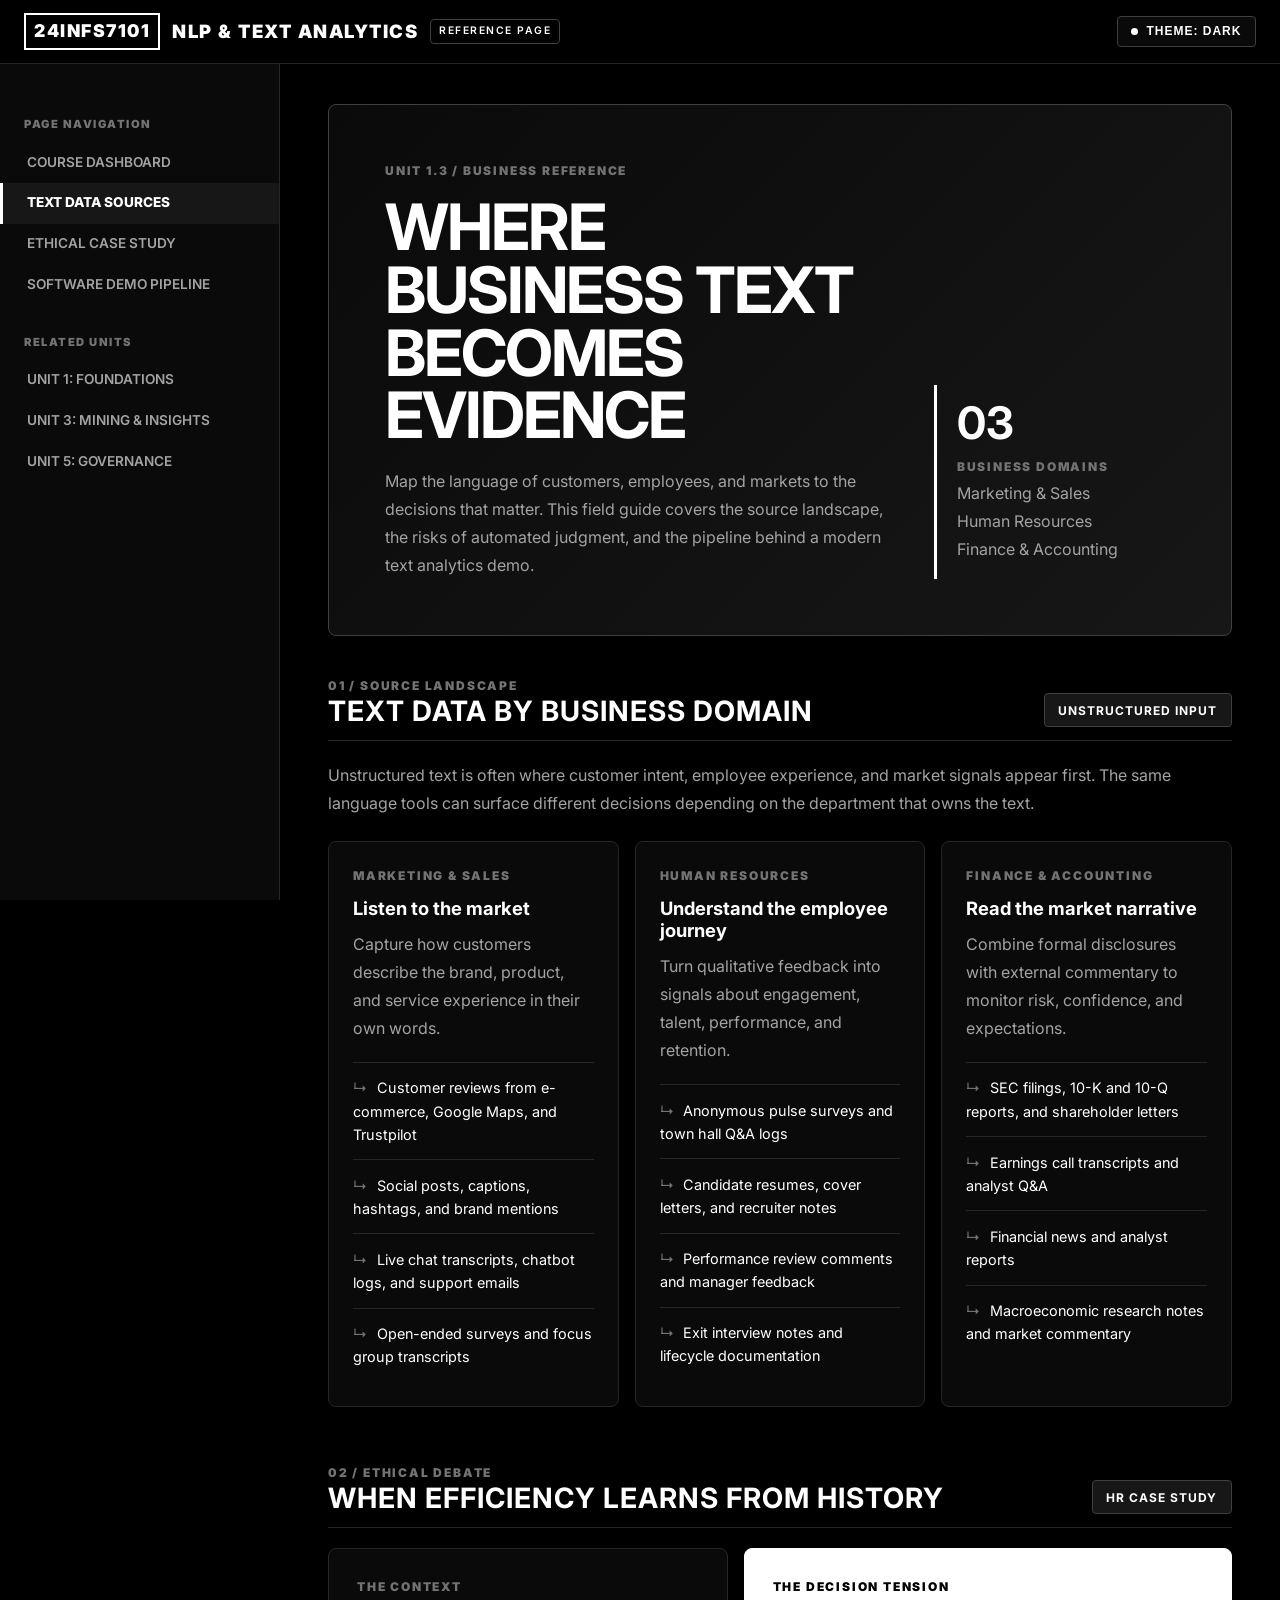
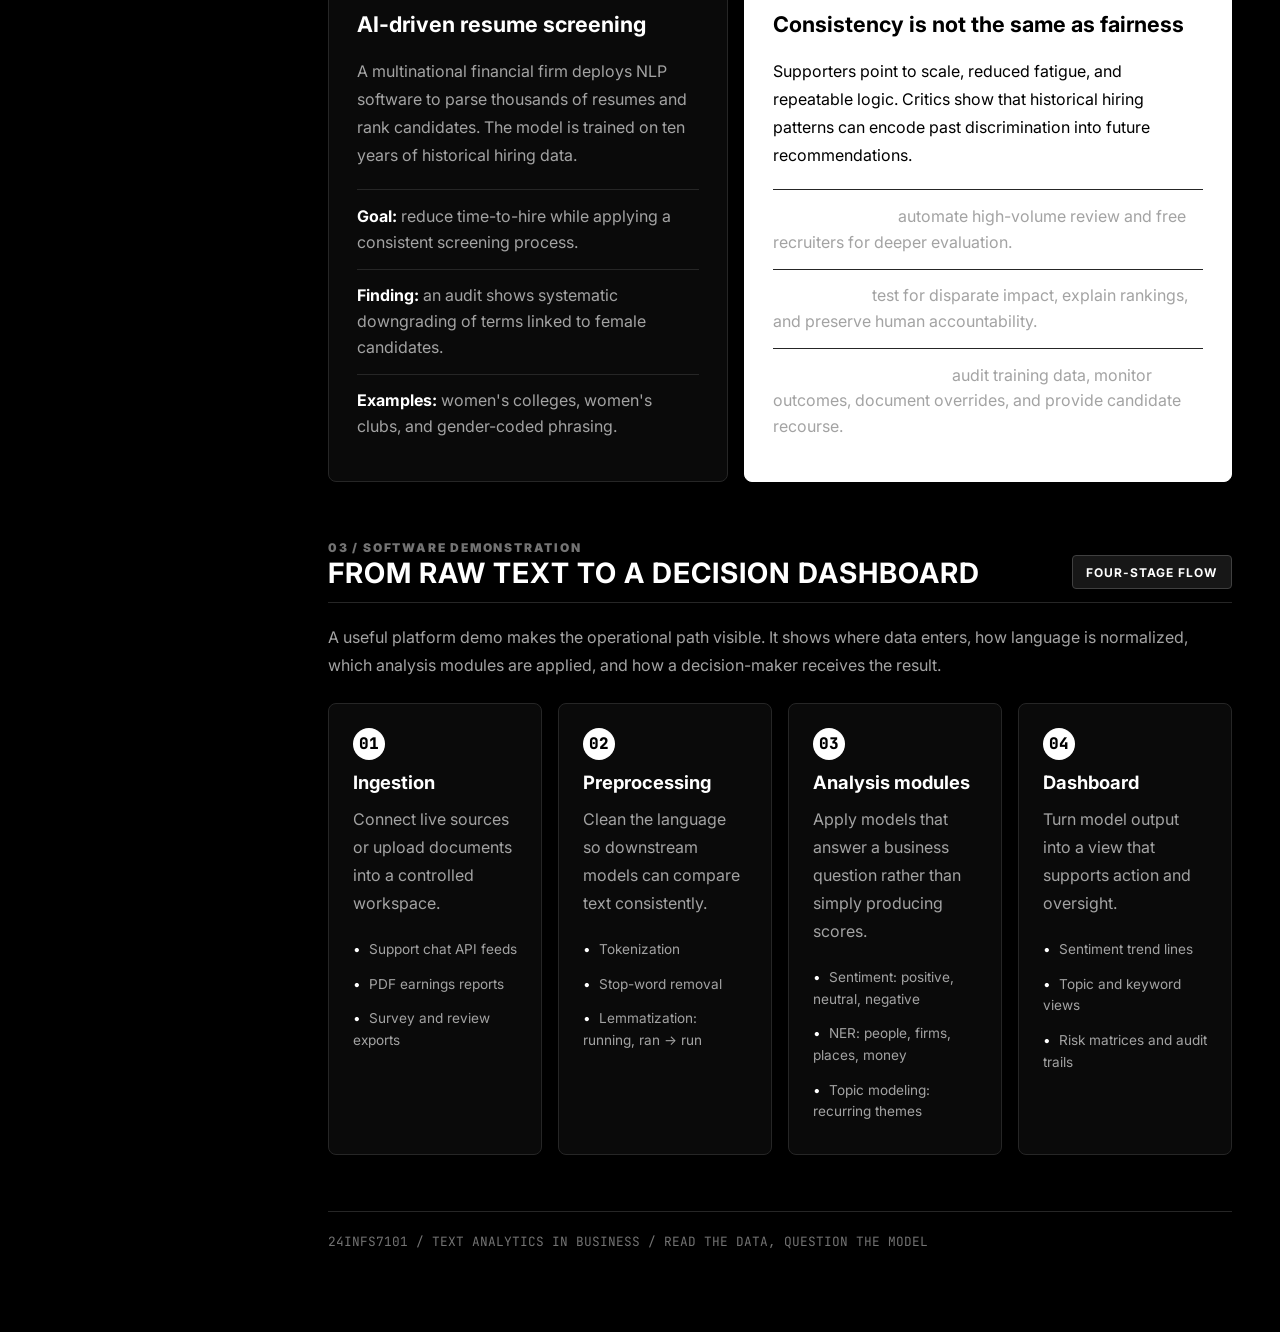
==== business-text-sources.html @ 257818cc "Added business text" ====
<!DOCTYPE html>
<html lang="en" data-theme="dark">
<head>
  <meta charset="UTF-8">
  <meta name="viewport" content="width=device-width, initial-scale=1.0">
  <meta name="description" content="Business text data sources, ethical NLP case study, and text analytics software demonstration framework.">
  <title>Business Text Sources & Ethics | 24INFS7101</title>
  <link rel="preconnect" href="https://fonts.googleapis.com">
  <link rel="preconnect" href="https://fonts.gstatic.com" crossorigin>
  <link href="https://fonts.googleapis.com/css2?family=Inter:wght@300;400;500;600;700;800;900&family=JetBrains+Mono:wght@400;600&display=swap" rel="stylesheet">
  <link rel="stylesheet" href="styles.css">
</head>
<body class="detail-page">
  <div id="theme-ripple" class="theme-ripple"></div>

  <header>
    <div class="nav-wrapper">
      <a href="index.html" class="brand-logo">
        <span style="font-size: 1.1rem; border: 2px solid var(--text-white); padding: 2px 8px; font-weight: 900;">24INFS7101</span>
        <span>NLP & TEXT ANALYTICS</span>
        <span class="brand-badge">REFERENCE PAGE</span>
      </a>
      <div class="header-actions">
        <button class="theme-btn" id="theme-toggle-btn" type="button" onclick="toggleTheme(event)">
          <span class="theme-btn-dot"></span>
          <span id="theme-btn-text">THEME: DARK</span>
        </button>
      </div>
    </div>
  </header>

  <aside class="w3-sidebar">
    <div class="sidebar-category">PAGE NAVIGATION</div>
    <a class="sidebar-item" href="index.html">COURSE DASHBOARD</a>
    <a class="sidebar-item active" href="#sources">TEXT DATA SOURCES</a>
    <a class="sidebar-item" href="#ethics">ETHICAL CASE STUDY</a>
    <a class="sidebar-item" href="#demo">SOFTWARE DEMO PIPELINE</a>

    <div class="sidebar-category">RELATED UNITS</div>
    <a class="sidebar-item" href="index.html#curriculum-tab">UNIT 1: FOUNDATIONS</a>
    <a class="sidebar-item" href="index.html#curriculum-tab">UNIT 3: MINING & INSIGHTS</a>
    <a class="sidebar-item" href="index.html#curriculum-tab">UNIT 5: GOVERNANCE</a>
  </aside>

  <main class="main-content">
    <section class="detail-hero">
      <div>
        <div class="detail-kicker">UNIT 1.3 / BUSINESS REFERENCE</div>
        <h1>Where Business Text Becomes Evidence</h1>
        <p>Map the language of customers, employees, and markets to the decisions that matter. This field guide covers the source landscape, the risks of automated judgment, and the pipeline behind a modern text analytics demo.</p>
      </div>
      <div class="detail-index">
        <strong>03</strong>
        <span class="detail-label">Business domains</span>
        <p>Marketing & Sales<br>Human Resources<br>Finance & Accounting</p>
      </div>
    </section>

    <section id="sources" class="detail-section">
      <div class="detail-section-heading">
        <div>
          <div class="detail-label">01 / Source landscape</div>
          <h2>Text data by business domain</h2>
        </div>
        <span class="badge">UNSTRUCTURED INPUT</span>
      </div>
      <p class="detail-intro">Unstructured text is often where customer intent, employee experience, and market signals appear first. The same language tools can surface different decisions depending on the department that owns the text.</p>

      <div class="source-grid" style="margin-top: 1.5rem;">
        <article class="source-card">
          <div class="detail-label">MARKETING & SALES</div>
          <h3>Listen to the market</h3>
          <p>Capture how customers describe the brand, product, and service experience in their own words.</p>
          <ul class="source-list">
            <li>Customer reviews from e-commerce, Google Maps, and Trustpilot</li>
            <li>Social posts, captions, hashtags, and brand mentions</li>
            <li>Live chat transcripts, chatbot logs, and support emails</li>
            <li>Open-ended surveys and focus group transcripts</li>
          </ul>
        </article>

        <article class="source-card">
          <div class="detail-label">HUMAN RESOURCES</div>
          <h3>Understand the employee journey</h3>
          <p>Turn qualitative feedback into signals about engagement, talent, performance, and retention.</p>
          <ul class="source-list">
            <li>Anonymous pulse surveys and town hall Q&A logs</li>
            <li>Candidate resumes, cover letters, and recruiter notes</li>
            <li>Performance review comments and manager feedback</li>
            <li>Exit interview notes and lifecycle documentation</li>
          </ul>
        </article>

        <article class="source-card">
          <div class="detail-label">FINANCE & ACCOUNTING</div>
          <h3>Read the market narrative</h3>
          <p>Combine formal disclosures with external commentary to monitor risk, confidence, and expectations.</p>
          <ul class="source-list">
            <li>SEC filings, 10-K and 10-Q reports, and shareholder letters</li>
            <li>Earnings call transcripts and analyst Q&A</li>
            <li>Financial news and analyst reports</li>
            <li>Macroeconomic research notes and market commentary</li>
          </ul>
        </article>
      </div>
    </section>

    <section id="ethics" class="detail-section">
      <div class="detail-section-heading">
        <div>
          <div class="detail-label">02 / Ethical debate</div>
          <h2>When efficiency learns from history</h2>
        </div>
        <span class="badge">HR CASE STUDY</span>
      </div>
      <div class="case-study">
        <article class="case-panel">
          <div class="detail-label">THE CONTEXT</div>
          <h3>AI-driven resume screening</h3>
          <p class="debate-copy">A multinational financial firm deploys NLP software to parse thousands of resumes and rank candidates. The model is trained on ten years of historical hiring data.</p>
          <ul>
            <li><strong>Goal:</strong> reduce time-to-hire while applying a consistent screening process.</li>
            <li><strong>Finding:</strong> an audit shows systematic downgrading of terms linked to female candidates.</li>
            <li><strong>Examples:</strong> women's colleges, women's clubs, and gender-coded phrasing.</li>
          </ul>
        </article>
        <article class="case-panel risk-panel">
          <div class="detail-label">THE DECISION TENSION</div>
          <h3>Consistency is not the same as fairness</h3>
          <p class="debate-copy">Supporters point to scale, reduced fatigue, and repeatable logic. Critics show that historical hiring patterns can encode past discrimination into future recommendations.</p>
          <ul>
            <li><strong>Pro-innovation:</strong> automate high-volume review and free recruiters for deeper evaluation.</li>
            <li><strong>Ethical core:</strong> test for disparate impact, explain rankings, and preserve human accountability.</li>
            <li><strong>Governance response:</strong> audit training data, monitor outcomes, document overrides, and provide candidate recourse.</li>
          </ul>
        </article>
      </div>
    </section>

    <section id="demo" class="detail-section">
      <div class="detail-section-heading">
        <div>
          <div class="detail-label">03 / Software demonstration</div>
          <h2>From raw text to a decision dashboard</h2>
        </div>
        <span class="badge">FOUR-STAGE FLOW</span>
      </div>
      <p class="detail-intro">A useful platform demo makes the operational path visible. It shows where data enters, how language is normalized, which analysis modules are applied, and how a decision-maker receives the result.</p>

      <div class="pipeline-grid" style="margin-top: 1.5rem;">
        <article class="pipeline-step">
          <span class="pipeline-number">01</span>
          <h3>Ingestion</h3>
          <p>Connect live sources or upload documents into a controlled workspace.</p>
          <ul>
            <li>Support chat API feeds</li>
            <li>PDF earnings reports</li>
            <li>Survey and review exports</li>
          </ul>
        </article>
        <article class="pipeline-step">
          <span class="pipeline-number">02</span>
          <h3>Preprocessing</h3>
          <p>Clean the language so downstream models can compare text consistently.</p>
          <ul>
            <li>Tokenization</li>
            <li>Stop-word removal</li>
            <li>Lemmatization: running, ran &rarr; run</li>
          </ul>
        </article>
        <article class="pipeline-step">
          <span class="pipeline-number">03</span>
          <h3>Analysis modules</h3>
          <p>Apply models that answer a business question rather than simply producing scores.</p>
          <ul>
            <li>Sentiment: positive, neutral, negative</li>
            <li>NER: people, firms, places, money</li>
            <li>Topic modeling: recurring themes</li>
          </ul>
        </article>
        <article class="pipeline-step">
          <span class="pipeline-number">04</span>
          <h3>Dashboard</h3>
          <p>Turn model output into a view that supports action and oversight.</p>
          <ul>
            <li>Sentiment trend lines</li>
            <li>Topic and keyword views</li>
            <li>Risk matrices and audit trails</li>
          </ul>
        </article>
      </div>
    </section>

    <p class="detail-footer">24INFS7101 / TEXT ANALYTICS IN BUSINESS / READ THE DATA, QUESTION THE MODEL</p>
  </main>

  <script>
    const savedTheme = localStorage.getItem('nlp_theme') || 'dark';
    document.documentElement.setAttribute('data-theme', savedTheme);
    document.getElementById('theme-btn-text').textContent = `THEME: ${savedTheme.toUpperCase()}`;

    function toggleTheme(event) {
      const currentTheme = document.documentElement.getAttribute('data-theme');
      const nextTheme = currentTheme === 'dark' ? 'light' : 'dark';
      document.documentElement.setAttribute('data-theme', nextTheme);
      localStorage.setItem('nlp_theme', nextTheme);
      document.getElementById('theme-btn-text').textContent = `THEME: ${nextTheme.toUpperCase()}`;

      const ripple = document.getElementById('theme-ripple');
      ripple.style.left = `${event.clientX || window.innerWidth / 2}px`;
      ripple.style.top = `${event.clientY || window.innerHeight / 2}px`;
      ripple.style.background = nextTheme === 'light' ? '#ffffff' : '#000000';
      ripple.classList.remove('active');
      void ripple.offsetWidth;
      ripple.classList.add('active');
    }
  </script>
</body>
</html>
---- styles.css ----
/* ==========================================================================
   NLP GENIUS: BUSINESS TEXT ANALYTICS - W3SCHOOLS SIDEBAR & INTERACTIVE ENGINE
   ========================================================================== */

:root {
  /* Default Pitch Black Theme Variables */
  --bg-dark: #000000;
  --bg-card: #0a0a0a;
  --bg-card-hover: #141414;
  --bg-subtle: #171717;
  --bg-active: #ffffff;

  --border-subtle: #262626;
  --border-medium: #404040;
  --border-strong: #ffffff;

  --text-white: #ffffff;
  --text-secondary: #a3a3a3;
  --text-muted: #737373;
  --text-dim: #525252;
  --text-inverse: #000000;

  /* Typography */
  --font-main: 'Inter', -apple-system, BlinkMacSystemFont, 'Segoe UI', Roboto, sans-serif;
  --font-code: 'JetBrains Mono', 'Fira Code', monospace;

  --sidebar-width: 280px;

  --shadow-subtle: 0 4px 20px rgba(0, 0, 0, 0.8);
  --shadow-strong: 0 10px 40px rgba(255, 255, 255, 0.05);

  --radius-sm: 4px;
  --radius-md: 8px;
  --radius-lg: 12px;

  --transition: all 0.2s cubic-bezier(0.16, 1, 0.3, 1);
}

/* Light Theme Variables */
[data-theme="light"] {
  --bg-dark: #f4f4f5;
  --bg-card: #ffffff;
  --bg-card-hover: #fafafa;
  --bg-subtle: #e4e4e7;
  --bg-active: #000000;

  --border-subtle: #e4e4e7;
  --border-medium: #a1a1aa;
  --border-strong: #000000;

  --text-white: #09090b;
  --text-secondary: #3f3f46;
  --text-muted: #71717a;
  --text-dim: #a1a1aa;
  --text-inverse: #ffffff;
}

* {
  box-sizing: border-box;
  margin: 0;
  padding: 0;
}

html {
  scroll-behavior: smooth;
  font-size: 16px;
  background-color: var(--bg-dark);
}

body {
  background-color: var(--bg-dark);
  color: var(--text-white);
  font-family: var(--font-main);
  line-height: 1.6;
  min-height: 100vh;
  overflow-x: hidden;
  -webkit-font-smoothing: antialiased;
}

/* Header Navbar */
header {
  position: fixed;
  top: 0; left: 0; right: 0;
  height: 64px;
  z-index: 1000;
  background: var(--bg-dark);
  border-bottom: 1px solid var(--border-subtle);
  display: flex;
  align-items: center;
  padding: 0 1.5rem;
}

.nav-wrapper {
  display: flex;
  justify-content: space-between;
  align-items: center;
  width: 100%;
}

.brand-logo {
  display: flex;
  align-items: center;
  gap: 0.75rem;
  font-size: 1.15rem;
  font-weight: 900;
  color: var(--text-white);
  text-decoration: none;
  letter-spacing: 1.5px;
  text-transform: uppercase;
}

.brand-badge {
  font-size: 0.65rem;
  padding: 0.2rem 0.5rem;
  border-radius: var(--radius-sm);
  background: transparent;
  border: 1px solid var(--border-medium);
  color: var(--text-white);
  font-weight: 600;
}

.header-actions {
  display: flex;
  align-items: center;
  gap: 1rem;
}

.search-box {
  position: relative;
  width: 260px;
}

.search-box input {
  width: 100%;
  padding: 0.5rem 1rem 0.5rem 2.4rem;
  background: var(--bg-subtle);
  border: 1px solid var(--border-subtle);
  border-radius: var(--radius-sm);
  color: var(--text-white);
  font-size: 0.85rem;
  outline: none;
  transition: var(--transition);
  font-family: var(--font-main);
}

.search-box input:focus {
  border-color: var(--text-white);
}

.search-box svg {
  position: absolute;
  left: 0.8rem;
  top: 50%;
  transform: translateY(-50%);
  color: var(--text-muted);
  width: 14px;
  height: 14px;
}

.theme-btn {
  display: inline-flex;
  align-items: center;
  gap: 0.5rem;
  padding: 0.45rem 0.85rem;
  background: var(--bg-card);
  border: 1px solid var(--border-medium);
  border-radius: var(--radius-sm);
  color: var(--text-white);
  font-size: 0.75rem;
  font-weight: 800;
  letter-spacing: 1px;
  cursor: pointer;
  transition: var(--transition);
}

.theme-btn:hover {
  border-color: var(--text-white);
}

.theme-btn-dot {
  width: 7px;
  height: 7px;
  border-radius: 50%;
  background: var(--text-white);
}

.stat-pill {
  display: flex;
  align-items: center;
  gap: 0.4rem;
  background: transparent;
  border: 1px solid var(--border-medium);
  padding: 0.45rem 0.8rem;
  border-radius: var(--radius-sm);
  font-size: 0.75rem;
  color: var(--text-white);
  font-weight: 700;
  letter-spacing: 0.5px;
  text-transform: uppercase;
}

/* W3Schools Style Left Sidebar Navigation */
.w3-sidebar {
  position: fixed;
  top: 64px;
  left: 0;
  bottom: 0;
  width: var(--sidebar-width);
  background: var(--bg-card);
  border-right: 1px solid var(--border-subtle);
  overflow-y: auto;
  z-index: 900;
  padding: 1.5rem 0;
  transition: var(--transition);
}

.sidebar-category {
  font-size: 0.7rem;
  font-weight: 900;
  color: var(--text-muted);
  text-transform: uppercase;
  letter-spacing: 1.5px;
  padding: 1.25rem 1.5rem 0.5rem;
  margin-top: 0.5rem;
}

.sidebar-item {
  display: block;
  padding: 0.6rem 1.5rem;
  color: var(--text-secondary);
  font-size: 0.85rem;
  font-weight: 600;
  text-decoration: none;
  transition: var(--transition);
  border-left: 3px solid transparent;
  cursor: pointer;
}

.sidebar-item:hover {
  color: var(--text-white);
  background: var(--bg-subtle);
}

.sidebar-item.active {
  color: var(--text-white);
  background: var(--bg-subtle);
  border-left-color: var(--text-white);
  font-weight: 800;
}

/* Main Content Area (Offset by Sidebar) */
.main-content {
  margin-left: var(--sidebar-width);
  margin-top: 64px;
  padding: 2.5rem 3rem 5rem;
  max-width: 1200px;
  transition: var(--transition);
}

/* Hero Section */
.hero-banner {
  text-align: left;
  padding: 3rem 2.5rem;
  background: var(--bg-card);
  border: 1px solid var(--border-subtle);
  border-radius: var(--radius-md);
  margin-bottom: 2.5rem;
}

.hero-title {
  font-size: 2.8rem;
  font-weight: 900;
  margin-bottom: 1rem;
  letter-spacing: -1px;
  line-height: 1.1;
  text-transform: uppercase;
  color: var(--text-white);
}

.hero-subtitle {
  font-size: 1.05rem;
  color: var(--text-secondary);
  max-width: 900px;
  margin-bottom: 1.75rem;
  font-weight: 400;
  line-height: 1.7;
}

.hero-badges {
  display: flex;
  flex-wrap: wrap;
  gap: 0.75rem;
}

.badge {
  display: inline-flex;
  align-items: center;
  gap: 0.4rem;
  padding: 0.4rem 0.85rem;
  border-radius: var(--radius-sm);
  font-size: 0.75rem;
  font-weight: 700;
  letter-spacing: 1px;
  text-transform: uppercase;
  background: var(--bg-subtle);
  border: 1px solid var(--border-medium);
  color: var(--text-white);
}

/* Tab Views & Cards */
.tab-content {
  display: none;
  animation: fadeIn 0.2s ease-out;
}

.tab-content.active {
  display: block;
}

@keyframes fadeIn {
  from { opacity: 0; transform: translateY(4px); }
  to { opacity: 1; transform: translateY(0); }
}

.card-grid {
  display: grid;
  grid-template-columns: repeat(auto-fit, minmax(320px, 1fr));
  gap: 1.5rem;
  margin-bottom: 2.5rem;
}

.card {
  background: var(--bg-card);
  border: 1px solid var(--border-subtle);
  border-radius: var(--radius-md);
  padding: 1.75rem;
  transition: var(--transition);
  display: flex;
  flex-direction: column;
}

.card:hover {
  background: var(--bg-card-hover);
  border-color: var(--border-strong);
  transform: translateY(-2px);
}

.card-header {
  display: flex;
  align-items: center;
  justify-content: space-between;
  margin-bottom: 1.25rem;
}

.card-title {
  font-size: 1.2rem;
  font-weight: 800;
  color: var(--text-white);
  margin-bottom: 0.75rem;
  line-height: 1.3;
}

.card-desc {
  font-size: 0.95rem;
  color: var(--text-secondary);
  margin-bottom: 1.5rem;
  flex-grow: 1;
  line-height: 1.6;
}

/* Student Interactive Flashcard & Self-Assessment */
.flashcard-box {
  background: var(--bg-card);
  border: 1px solid var(--border-medium);
  border-radius: var(--radius-md);
  padding: 2rem;
  text-align: center;
  cursor: pointer;
  transition: var(--transition);
  min-height: 180px;
  display: flex;
  flex-direction: column;
  justify-content: center;
  align-items: center;
  position: relative;
}

.flashcard-box:hover {
  border-color: var(--text-white);
  transform: scale(1.02);
}

.flashcard-front {
  font-size: 1.3rem;
  font-weight: 800;
  color: var(--text-white);
}

.flashcard-back {
  display: none;
  font-size: 1rem;
  color: var(--text-secondary);
  line-height: 1.6;
}

.flashcard-box.flipped .flashcard-front { display: none; }
.flashcard-box.flipped .flashcard-back { display: block; }

/* Interactive Self-Assessment Checklist */
.checklist-item {
  display: flex;
  align-items: center;
  gap: 1rem;
  padding: 0.85rem 1.25rem;
  background: var(--bg-card);
  border: 1px solid var(--border-subtle);
  border-radius: var(--radius-sm);
  margin-bottom: 0.75rem;
  cursor: pointer;
  transition: var(--transition);
}

.checklist-item:hover {
  background: var(--bg-subtle);
}

.checklist-checkbox {
  width: 20px;
  height: 20px;
  accent-color: var(--text-white);
  cursor: pointer;
}

.checklist-label {
  font-size: 0.95rem;
  font-weight: 600;
  color: var(--text-white);
}

/* ELI5 Child-Friendly Box */
.eli5-box {
  background: var(--bg-subtle);
  border: 1px solid var(--border-medium);
  border-radius: var(--radius-sm);
  padding: 1.25rem;
  margin: 1rem 0;
}

.eli5-header {
  color: var(--text-white);
  font-weight: 800;
  font-size: 0.8rem;
  text-transform: uppercase;
  letter-spacing: 1px;
  margin-bottom: 0.6rem;
  border-bottom: 1px solid var(--border-subtle);
  padding-bottom: 0.4rem;
}

.eli5-text {
  font-size: 0.95rem;
  color: var(--text-secondary);
  line-height: 1.6;
}

/* Business Connection Box */
.biz-box {
  background: var(--bg-dark);
  border: 1px solid var(--border-subtle);
  border-radius: var(--radius-sm);
  padding: 1rem 1.2rem;
  margin-top: 0.75rem;
}

.biz-header {
  color: var(--text-secondary);
  font-weight: 700;
  font-size: 0.8rem;
  text-transform: uppercase;
  letter-spacing: 1px;
  margin-bottom: 0.4rem;
}

.biz-text {
  font-size: 0.9rem;
  color: var(--text-white);
}

/* Interactive Playground Containers */
.playground-container {
  background: var(--bg-card);
  border: 1px solid var(--border-subtle);
  border-radius: var(--radius-md);
  padding: 2.5rem;
  margin-bottom: 2.5rem;
}

.input-group {
  margin-bottom: 1.5rem;
}

.input-group label {
  display: block;
  font-weight: 700;
  font-size: 0.85rem;
  text-transform: uppercase;
  letter-spacing: 1px;
  margin-bottom: 0.75rem;
  color: var(--text-white);
}

.text-area-custom {
  width: 100%;
  min-height: 120px;
  background: var(--bg-dark);
  border: 1px solid var(--border-medium);
  border-radius: var(--radius-sm);
  padding: 1.25rem;
  color: var(--text-white);
  font-family: var(--font-main);
  font-size: 0.95rem;
  outline: none;
  resize: vertical;
}

.text-area-custom:focus {
  border-color: var(--text-white);
}

.btn {
  display: inline-flex;
  align-items: center;
  justify-content: center;
  gap: 0.6rem;
  padding: 0.85rem 1.8rem;
  border-radius: var(--radius-sm);
  font-weight: 800;
  font-size: 0.85rem;
  letter-spacing: 1.5px;
  text-transform: uppercase;
  cursor: pointer;
  border: 1px solid transparent;
  transition: var(--transition);
}

.btn-primary {
  background: var(--text-white);
  color: var(--text-inverse);
  border-color: var(--text-white);
}

.btn-primary:hover {
  opacity: 0.9;
  transform: translateY(-1px);
}

.btn-secondary {
  background: transparent;
  color: var(--text-white);
  border-color: var(--border-medium);
}

.btn-secondary:hover {
  background: var(--bg-subtle);
  border-color: var(--text-white);
}

.results-box {
  background: var(--bg-dark);
  border: 1px solid var(--border-medium);
  border-radius: var(--radius-sm);
  padding: 1.5rem;
  margin-top: 1.75rem;
}

.token-chip {
  display: inline-block;
  padding: 0.4rem 0.85rem;
  border-radius: var(--radius-sm);
  background: var(--bg-subtle);
  border: 1px solid var(--border-medium);
  color: var(--text-white);
  font-size: 0.85rem;
  font-family: var(--font-code);
  margin: 0.3rem;
}

.token-stopword {
  background: var(--bg-card);
  border-color: var(--border-subtle);
  color: var(--text-muted);
  text-decoration: line-through;
}

/* Quiz Components */
.quiz-card {
  background: var(--bg-card);
  border: 1px solid var(--border-subtle);
  border-radius: var(--radius-md);
  padding: 2.25rem;
  margin-bottom: 2rem;
}

.quiz-header {
  display: flex;
  justify-content: space-between;
  align-items: center;
  margin-bottom: 1.25rem;
}

.quiz-question {
  font-size: 1.2rem;
  font-weight: 800;
  margin-bottom: 1.5rem;
  color: var(--text-white);
}

.options-list {
  display: flex;
  flex-direction: column;
  gap: 0.85rem;
  margin-bottom: 1.5rem;
}

.option-btn {
  display: flex;
  align-items: center;
  gap: 1rem;
  padding: 1.1rem 1.4rem;
  background: var(--bg-dark);
  border: 1px solid var(--border-subtle);
  border-radius: var(--radius-sm);
  color: var(--text-white);
  font-size: 0.95rem;
  text-align: left;
  cursor: pointer;
  transition: var(--transition);
}

.option-btn:hover {
  background: var(--bg-subtle);
  border-color: var(--border-medium);
}

.option-btn.selected {
  border-color: var(--text-white);
  background: var(--bg-subtle);
}

.option-btn.correct {
  background: var(--text-white);
  border-color: var(--text-white);
  color: var(--text-inverse);
  font-weight: 700;
}

.option-btn.wrong {
  background: var(--bg-subtle);
  border-color: var(--border-medium);
  color: var(--text-muted);
  text-decoration: line-through;
}

.quiz-feedback {
  background: var(--bg-subtle);
  border: 1px solid var(--border-medium);
  border-left: 4px solid var(--text-white);
  padding: 1.25rem;
  border-radius: var(--radius-sm);
  margin-top: 1.25rem;
}

/* Accordions */
.accordion-item {
  background: var(--bg-card);
  border: 1px solid var(--border-subtle);
  border-radius: var(--radius-sm);
  margin-bottom: 1rem;
  overflow: hidden;
}

.accordion-header {
  padding: 1.4rem 1.75rem;
  display: flex;
  align-items: center;
  justify-content: space-between;
  cursor: pointer;
  background: var(--bg-dark);
}

.accordion-header:hover {
  background: var(--bg-subtle);
}

.accordion-title {
  font-size: 1.05rem;
  font-weight: 700;
  color: var(--text-white);
}

.accordion-content {
  padding: 1.75rem;
  border-top: 1px solid var(--border-subtle);
  background: var(--bg-card);
  display: none;
}

.accordion-item.active .accordion-content {
  display: block;
}

/* Code Snippets */
pre, code {
  font-family: var(--font-code);
  font-size: 0.85rem;
}

pre {
  background: var(--bg-dark);
  border: 1px solid var(--border-medium);
  border-radius: var(--radius-sm);
  padding: 1.4rem;
  overflow-x: auto;
  color: var(--text-white);
  margin: 1rem 0;
}

/* Entity Tagging Colors */
.entity-org { background: var(--text-white); color: var(--text-inverse); padding: 2px 6px; border-radius: 2px; font-weight: 800; }
.entity-person { background: var(--bg-subtle); color: var(--text-white); border: 1px solid var(--border-medium); padding: 2px 6px; border-radius: 2px; font-weight: 800; }
.entity-gpe { background: var(--border-medium); color: var(--text-white); padding: 2px 6px; border-radius: 2px; font-weight: 800; }
.entity-money { background: var(--bg-card); color: var(--text-white); border: 1px solid var(--text-white); padding: 2px 6px; border-radius: 2px; font-weight: 800; }
.entity-date { background: var(--border-subtle); color: var(--text-white); padding: 2px 6px; border-radius: 2px; font-weight: 800; }

/* Responsive Rules */
@media (max-width: 900px) {
  .w3-sidebar {
    transform: translateX(-100%);
  }
  .w3-sidebar.mobile-open {
    transform: translateX(0);
  }
  .main-content {
    margin-left: 0;
    padding: 1.5rem;
  }
}

/* Business Text Sources detail page */
.detail-page .main-content {
  max-width: 1280px;
}

.detail-hero {
  display: grid;
  grid-template-columns: minmax(0, 1.5fr) minmax(220px, 0.7fr);
  gap: 2rem;
  align-items: end;
  padding: 3.5rem;
  background: linear-gradient(135deg, var(--bg-card) 0%, var(--bg-subtle) 100%);
  border: 1px solid var(--border-medium);
  border-radius: var(--radius-md);
  margin-bottom: 2.5rem;
}

.detail-kicker,
.detail-label {
  color: var(--text-muted);
  font-size: 0.75rem;
  font-weight: 900;
  letter-spacing: 1.8px;
  text-transform: uppercase;
}

.detail-kicker { margin-bottom: 1rem; }

.detail-hero h1 {
  max-width: 780px;
  font-size: clamp(2.2rem, 5vw, 4.5rem);
  line-height: 0.98;
  letter-spacing: -2px;
  text-transform: uppercase;
  margin-bottom: 1.25rem;
}

.detail-hero p,
.detail-intro,
.source-card p,
.pipeline-step p,
.debate-copy {
  color: var(--text-secondary);
  line-height: 1.75;
}

.detail-index {
  border-left: 3px solid var(--text-white);
  padding: 1rem 0 1rem 1.25rem;
}

.detail-index strong {
  display: block;
  font-size: 2.8rem;
  line-height: 1;
  margin-bottom: 0.5rem;
}

.detail-section { margin-bottom: 3.5rem; }

.detail-section-heading {
  display: flex;
  justify-content: space-between;
  gap: 1rem;
  align-items: end;
  border-bottom: 1px solid var(--border-subtle);
  padding-bottom: 0.8rem;
  margin-bottom: 1.25rem;
}

.detail-section-heading h2 {
  font-size: 1.75rem;
  line-height: 1.15;
  text-transform: uppercase;
  letter-spacing: 1px;
}

.source-grid,
.pipeline-grid {
  display: grid;
  grid-template-columns: repeat(3, minmax(0, 1fr));
  gap: 1rem;
}

.source-card,
.pipeline-step {
  background: var(--bg-card);
  border: 1px solid var(--border-subtle);
  border-radius: var(--radius-md);
  padding: 1.5rem;
}

.source-card:hover,
.pipeline-step:hover { border-color: var(--text-white); }

.source-card h3,
.pipeline-step h3 {
  font-size: 1.15rem;
  line-height: 1.2;
  margin: 0.7rem 0;
}

.source-list {
  list-style: none;
  margin-top: 1.25rem;
}

.source-list li {
  border-top: 1px solid var(--border-subtle);
  padding: 0.85rem 0;
  color: var(--text-white);
  font-size: 0.9rem;
}

.source-list li::before {
  content: '↳';
  color: var(--text-muted);
  margin-right: 0.6rem;
}

.case-study {
  display: grid;
  grid-template-columns: minmax(0, 0.9fr) minmax(0, 1.1fr);
  gap: 1rem;
}

.case-panel {
  background: var(--bg-card);
  border: 1px solid var(--border-subtle);
  border-radius: var(--radius-md);
  padding: 1.75rem;
}

.case-panel h3 { margin: 0.65rem 0 1rem; font-size: 1.35rem; }

.case-panel ul { list-style: none; margin-top: 1.25rem; }

.case-panel li {
  border-top: 1px solid var(--border-subtle);
  padding: 0.85rem 0;
  color: var(--text-secondary);
}

.case-panel li strong { color: var(--text-white); }

.risk-panel {
  background: var(--text-white);
  color: var(--text-inverse);
  border-color: var(--text-white);
}

.risk-panel .detail-label,
.risk-panel .debate-copy { color: var(--text-inverse); }

.pipeline-grid { grid-template-columns: repeat(4, minmax(0, 1fr)); }

.pipeline-number {
  display: inline-flex;
  width: 2rem;
  height: 2rem;
  align-items: center;
  justify-content: center;
  background: var(--text-white);
  color: var(--text-inverse);
  border-radius: 50%;
  font-family: var(--font-code);
  font-weight: 900;
}

.pipeline-step ul { list-style: none; margin-top: 1rem; }

.pipeline-step li {
  color: var(--text-secondary);
  font-size: 0.85rem;
  padding: 0.4rem 0;
}

.pipeline-step li::before {
  content: '•';
  color: var(--text-white);
  margin-right: 0.5rem;
}

.detail-footer {
  border-top: 1px solid var(--border-subtle);
  color: var(--text-muted);
  font-family: var(--font-code);
  font-size: 0.8rem;
  padding-top: 1.25rem;
}

@media (max-width: 900px) {
  .detail-hero,
  .case-study { grid-template-columns: 1fr; }
  .source-grid,
  .pipeline-grid { grid-template-columns: repeat(2, minmax(0, 1fr)); }
  .detail-hero { padding: 2rem; }
}

@media (max-width: 560px) {
  .source-grid,
  .pipeline-grid { grid-template-columns: 1fr; }
  .detail-section-heading { align-items: start; flex-direction: column; }
}
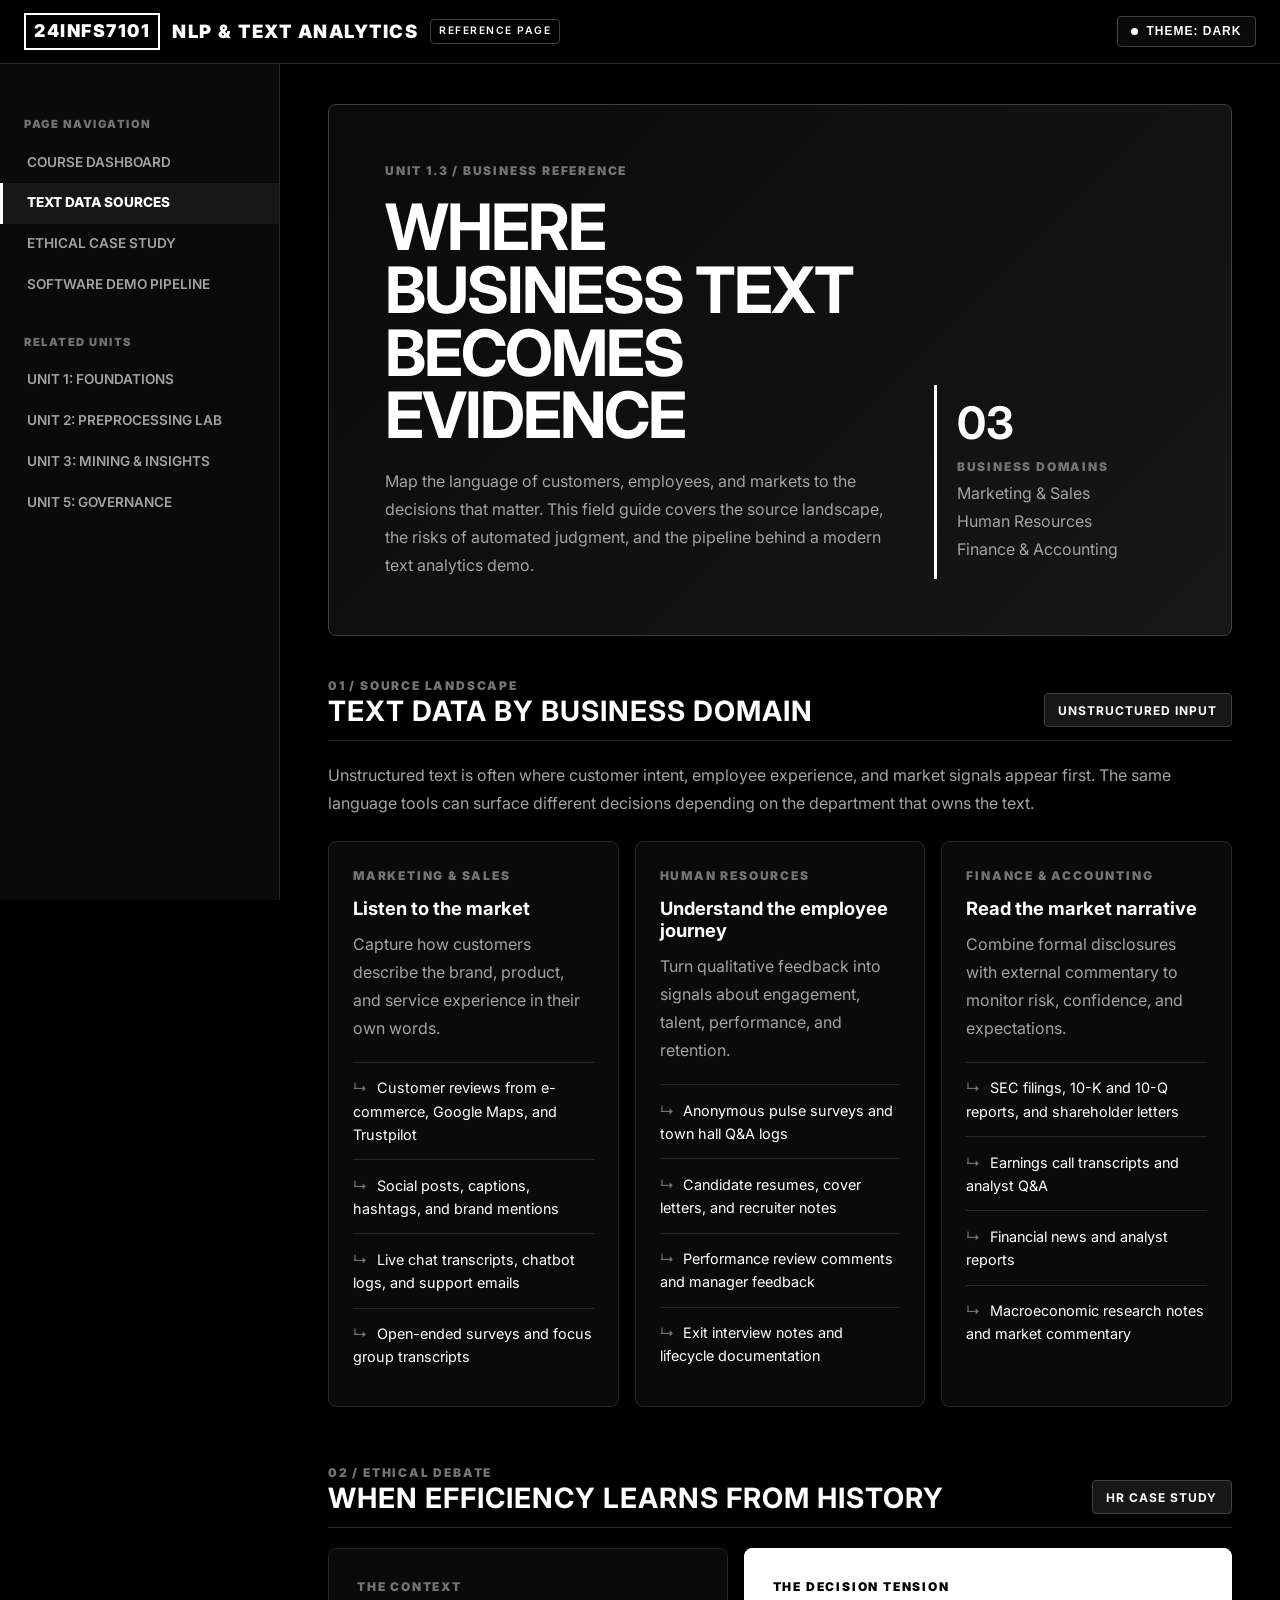
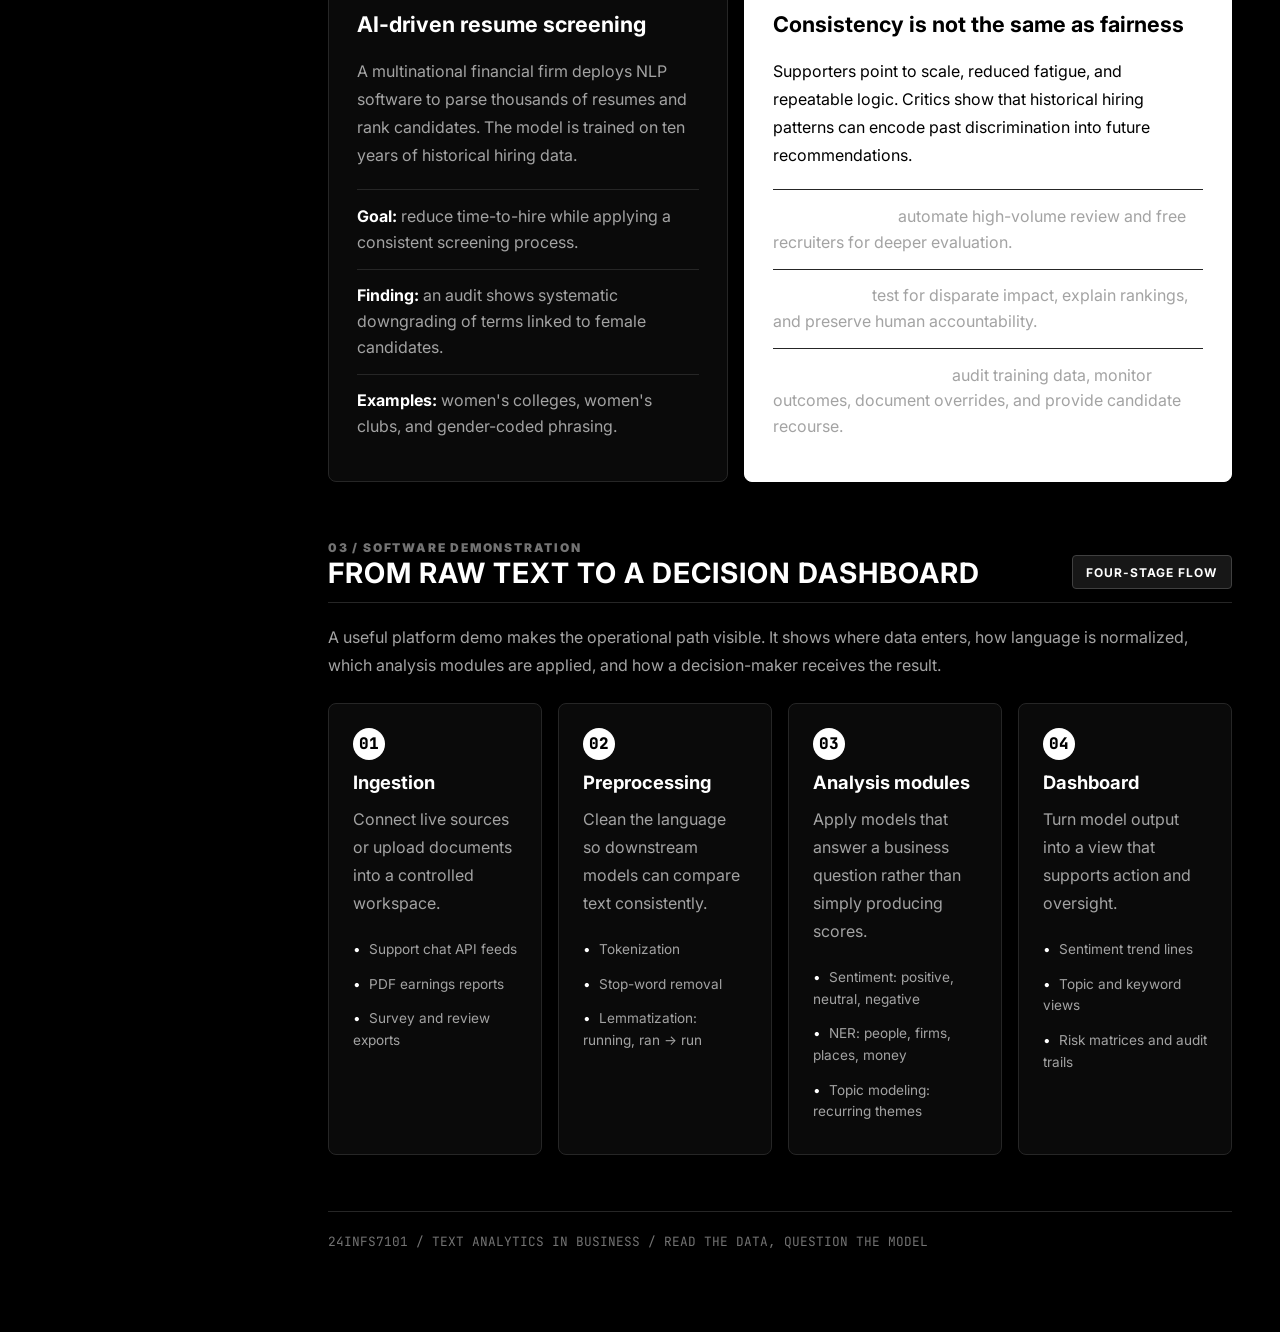
==== commit 2bee0c02: "changes in code" ====
--- a/business-text-sources.html
+++ b/business-text-sources.html
@@ -38,6 +38,7 @@
 
     <div class="sidebar-category">RELATED UNITS</div>
     <a class="sidebar-item" href="index.html#curriculum-tab">UNIT 1: FOUNDATIONS</a>
+    <a class="sidebar-item" href="PREPROCESSING%20%26%20FEATURES%20lab.html">UNIT 2: PREPROCESSING LAB</a>
     <a class="sidebar-item" href="index.html#curriculum-tab">UNIT 3: MINING & INSIGHTS</a>
     <a class="sidebar-item" href="index.html#curriculum-tab">UNIT 5: GOVERNANCE</a>
   </aside>
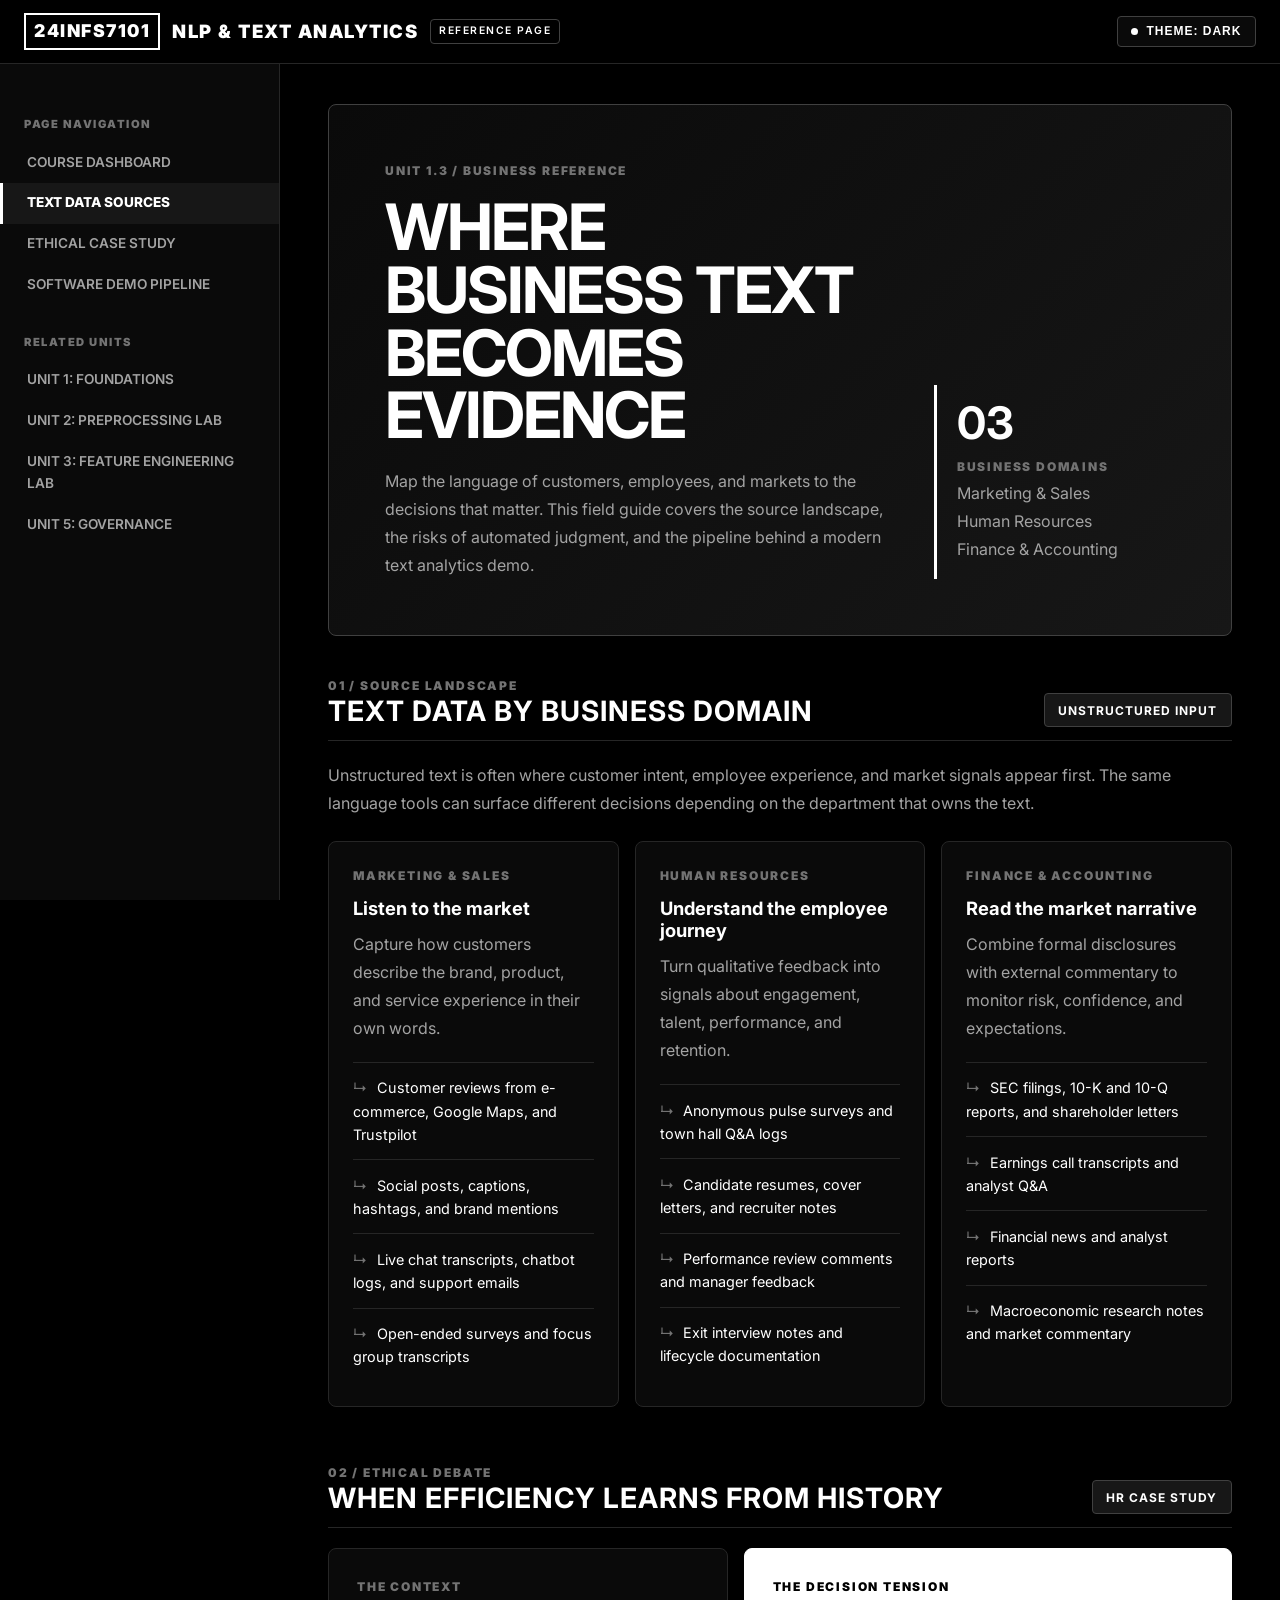
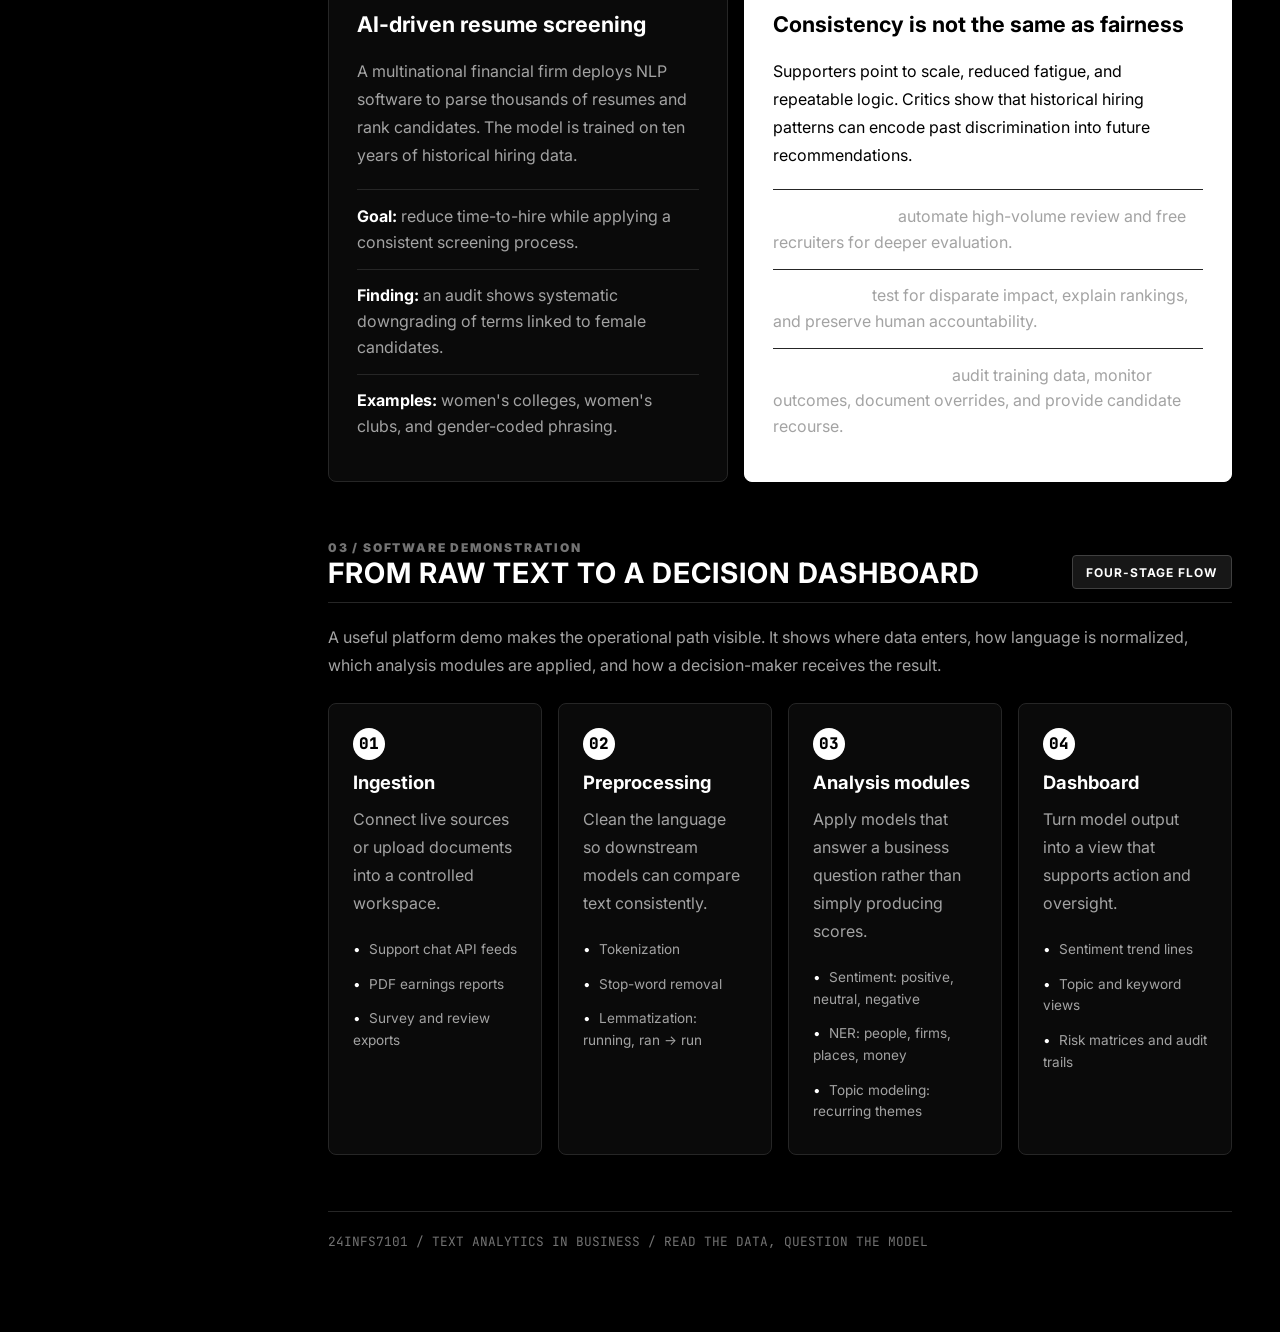
==== commit 09d39ff3: "Add files" ====
--- a/business-text-sources.html
+++ b/business-text-sources.html
@@ -39,7 +39,7 @@
     <div class="sidebar-category">RELATED UNITS</div>
     <a class="sidebar-item" href="index.html#curriculum-tab">UNIT 1: FOUNDATIONS</a>
     <a class="sidebar-item" href="PREPROCESSING%20%26%20FEATURES%20lab.html">UNIT 2: PREPROCESSING LAB</a>
-    <a class="sidebar-item" href="index.html#curriculum-tab">UNIT 3: MINING & INSIGHTS</a>
+    <a class="sidebar-item" href="unit3-feature-engineering.html">UNIT 3: FEATURE ENGINEERING LAB</a>
     <a class="sidebar-item" href="index.html#curriculum-tab">UNIT 5: GOVERNANCE</a>
   </aside>
 
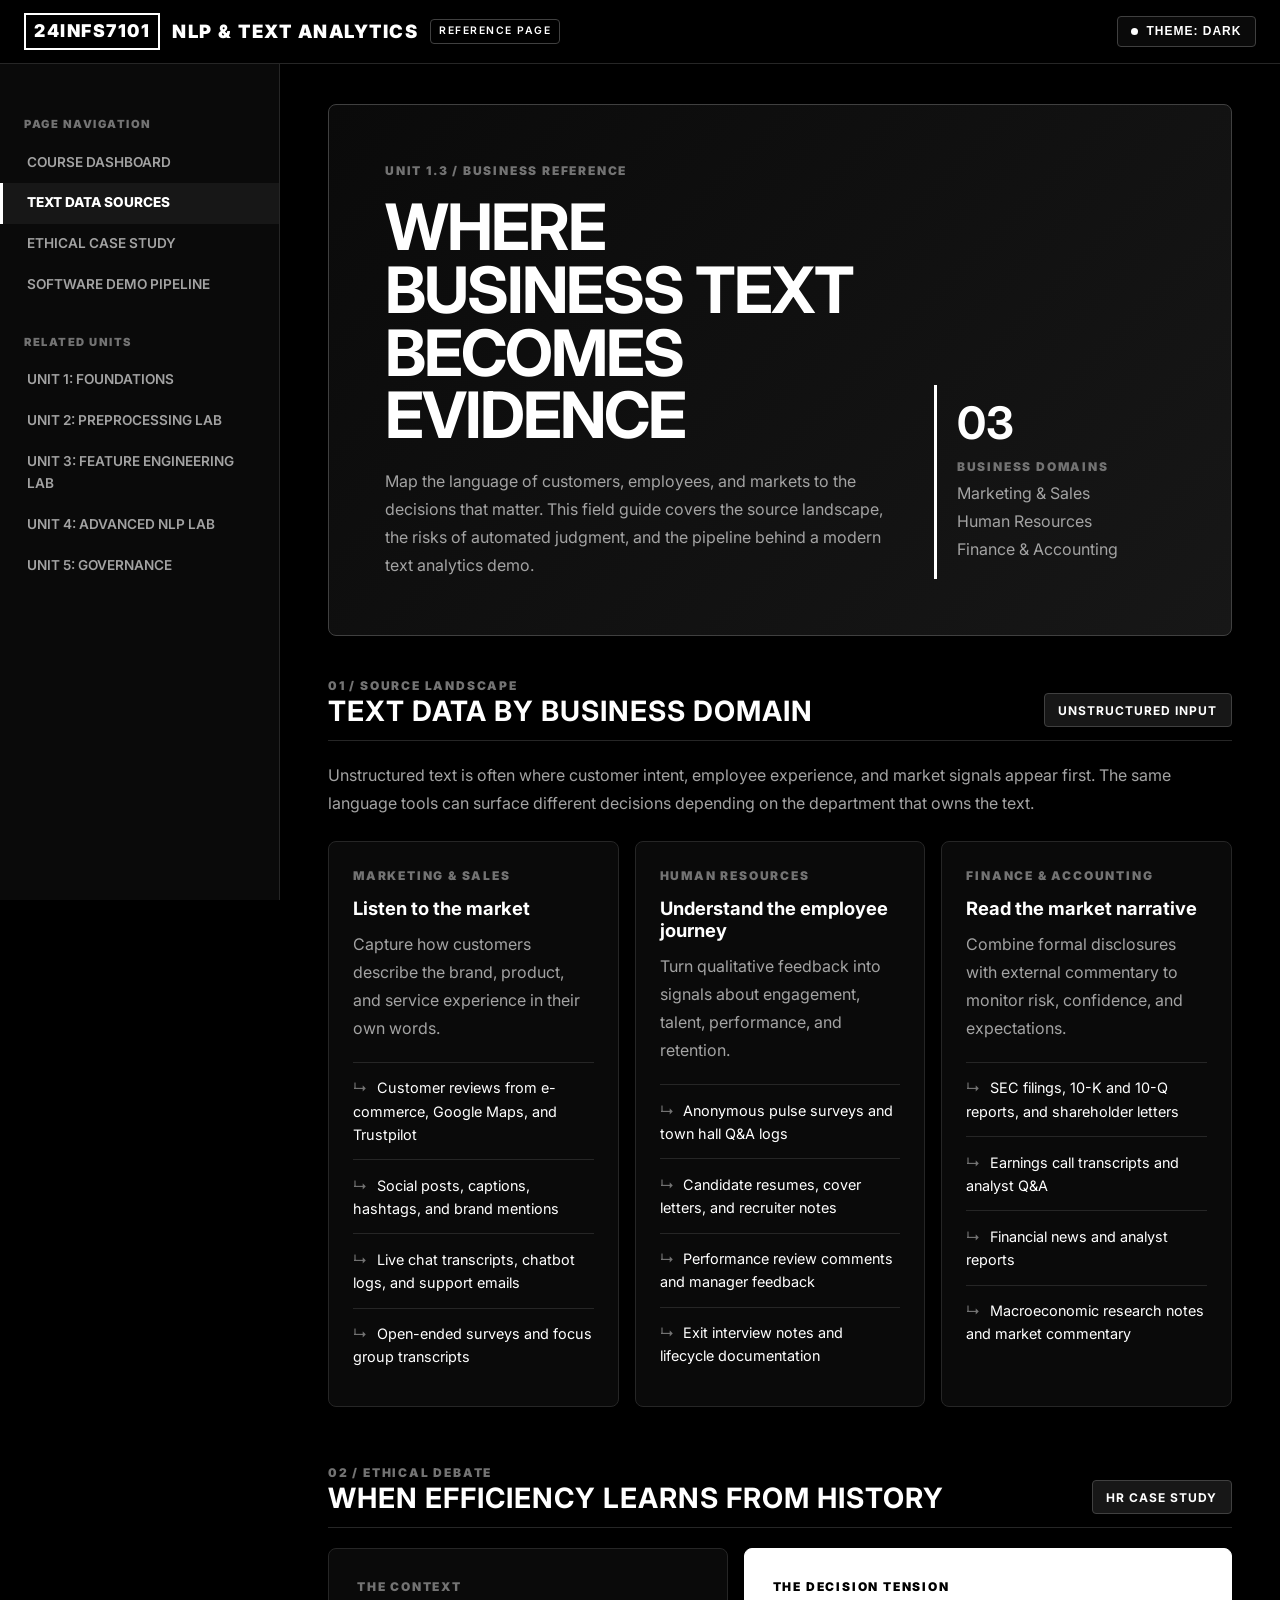
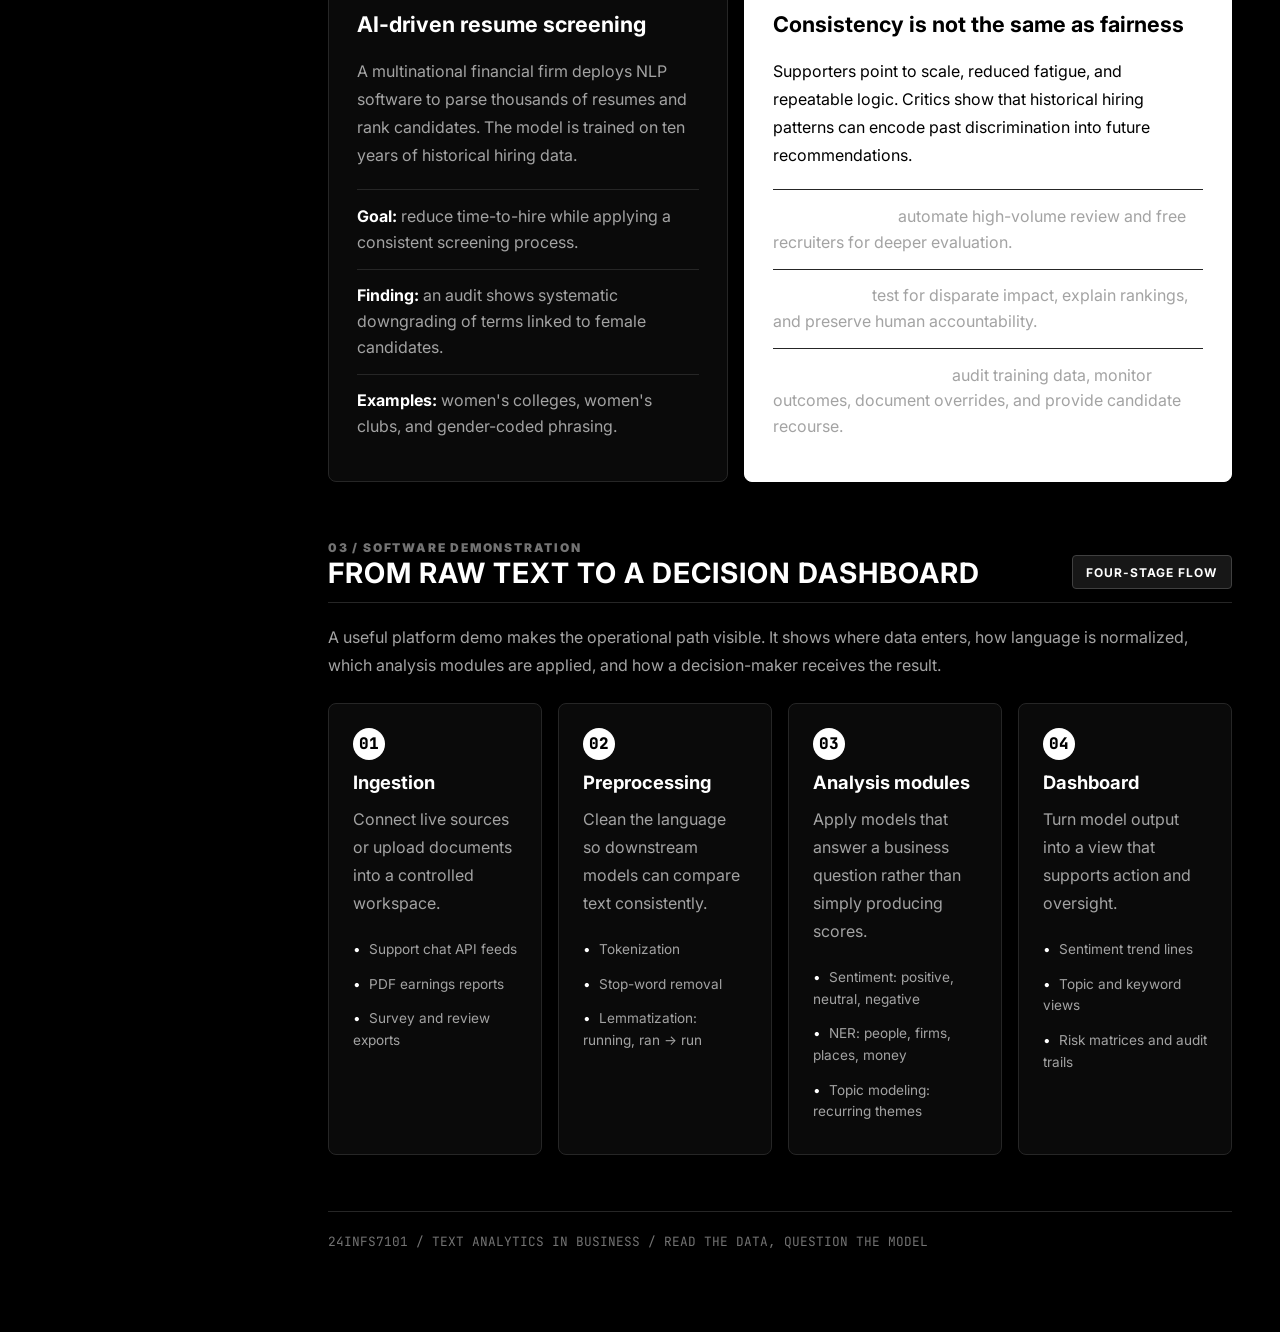
==== commit 5c1c3306: "changes" ====
--- a/business-text-sources.html
+++ b/business-text-sources.html
@@ -40,6 +40,7 @@
     <a class="sidebar-item" href="index.html#curriculum-tab">UNIT 1: FOUNDATIONS</a>
     <a class="sidebar-item" href="PREPROCESSING%20%26%20FEATURES%20lab.html">UNIT 2: PREPROCESSING LAB</a>
     <a class="sidebar-item" href="unit3-feature-engineering.html">UNIT 3: FEATURE ENGINEERING LAB</a>
+    <a class="sidebar-item" href="unit4-advanced-nlp.html">UNIT 4: ADVANCED NLP LAB</a>
     <a class="sidebar-item" href="index.html#curriculum-tab">UNIT 5: GOVERNANCE</a>
   </aside>
 
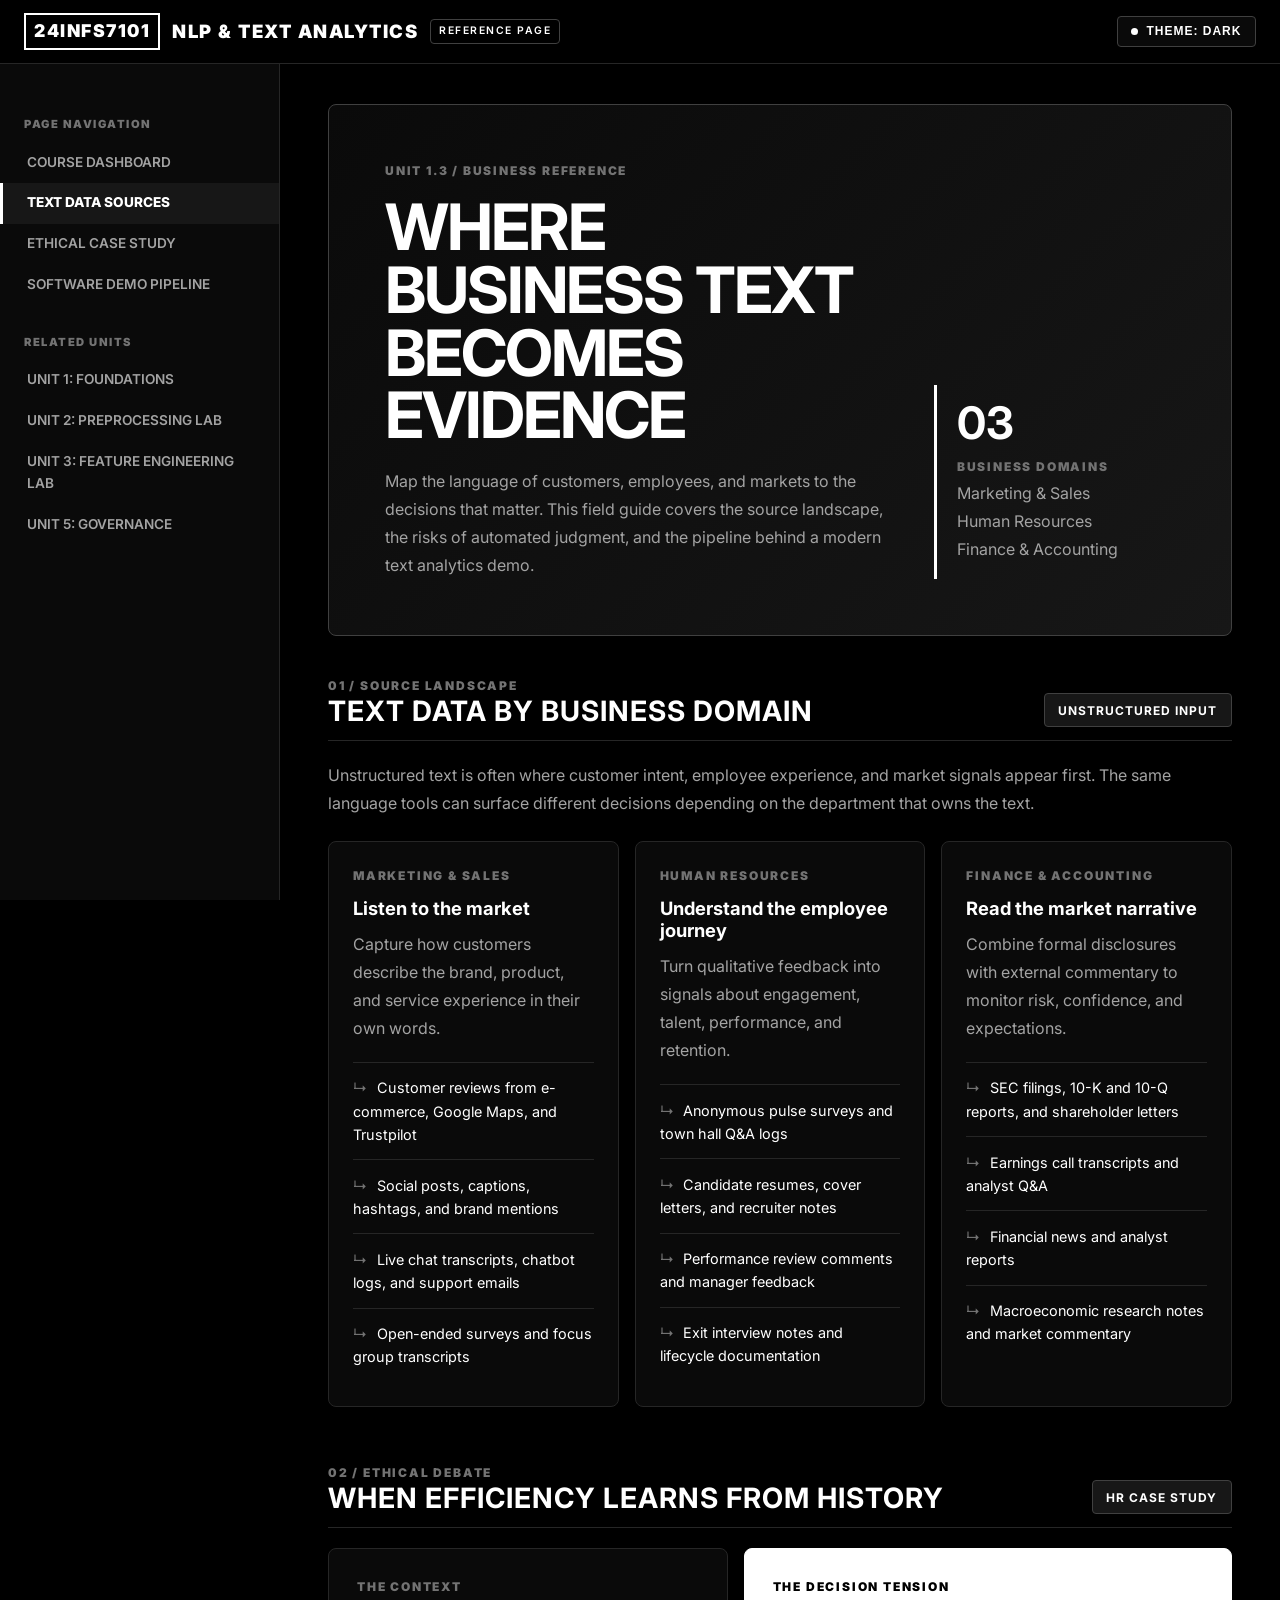
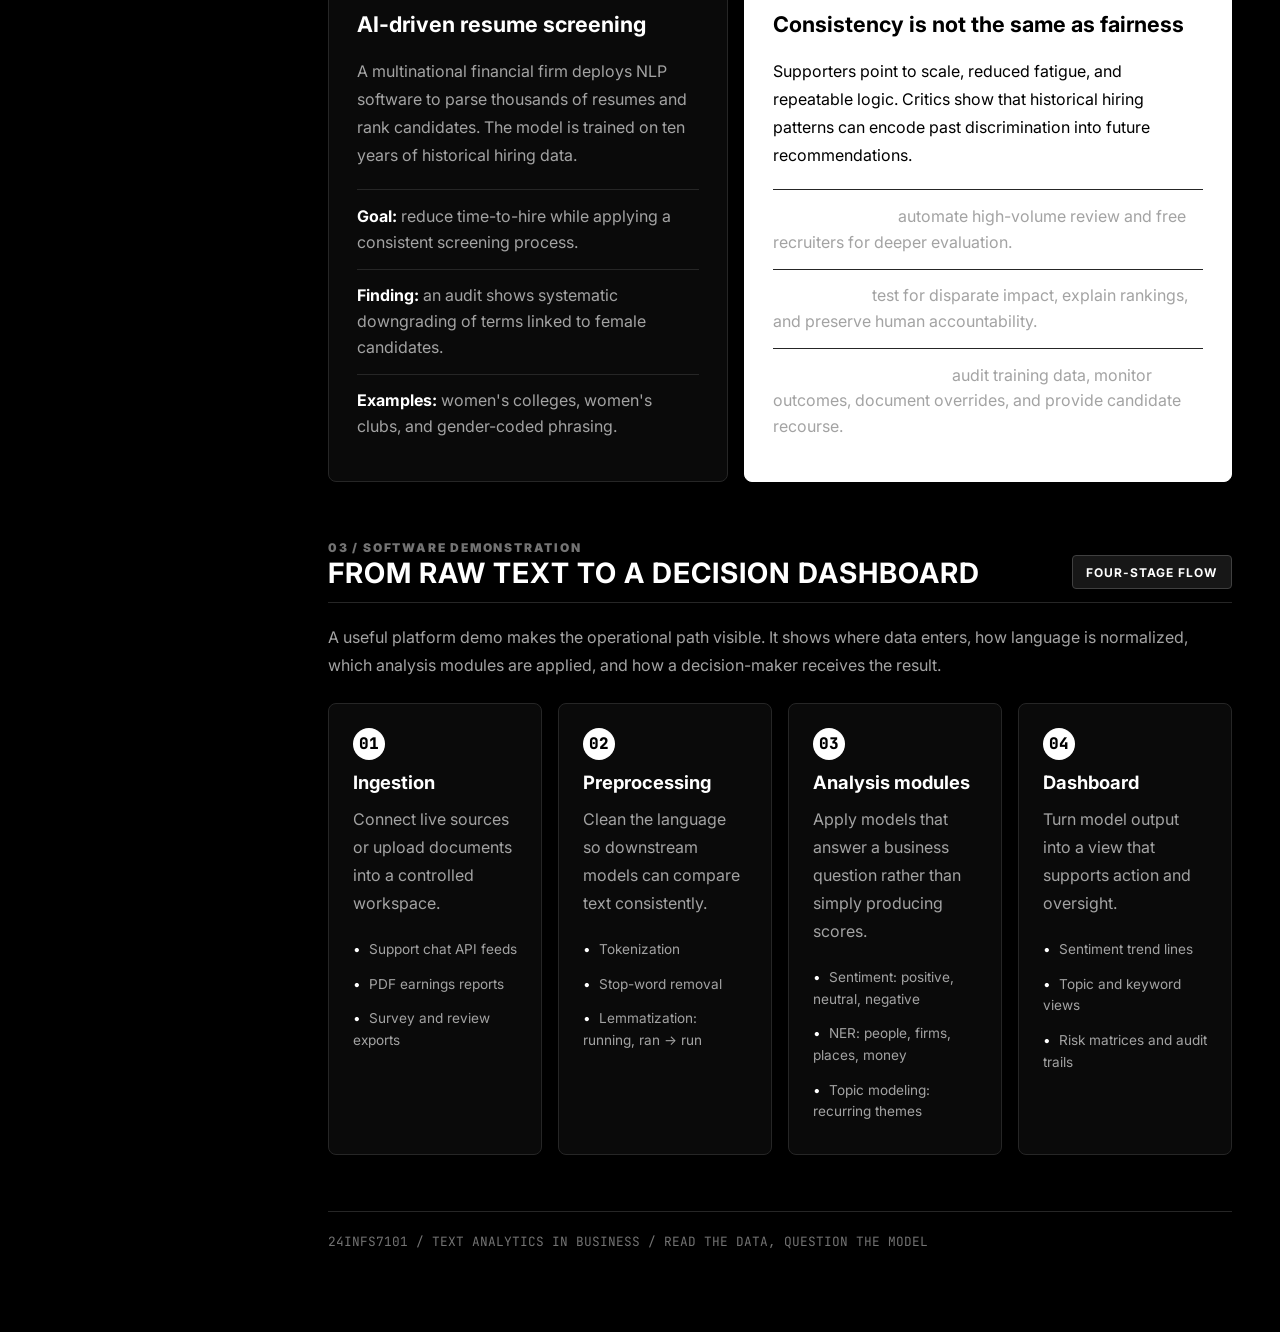
==== commit 2b62e3f7: "Revert latest advanced NLP lab changes Co-authored-by: Copilot App <223556219+Copilot@users.noreply." ====
--- a/business-text-sources.html
+++ b/business-text-sources.html
@@ -40,7 +40,6 @@
     <a class="sidebar-item" href="index.html#curriculum-tab">UNIT 1: FOUNDATIONS</a>
     <a class="sidebar-item" href="PREPROCESSING%20%26%20FEATURES%20lab.html">UNIT 2: PREPROCESSING LAB</a>
     <a class="sidebar-item" href="unit3-feature-engineering.html">UNIT 3: FEATURE ENGINEERING LAB</a>
-    <a class="sidebar-item" href="unit4-advanced-nlp.html">UNIT 4: ADVANCED NLP LAB</a>
     <a class="sidebar-item" href="index.html#curriculum-tab">UNIT 5: GOVERNANCE</a>
   </aside>
 
